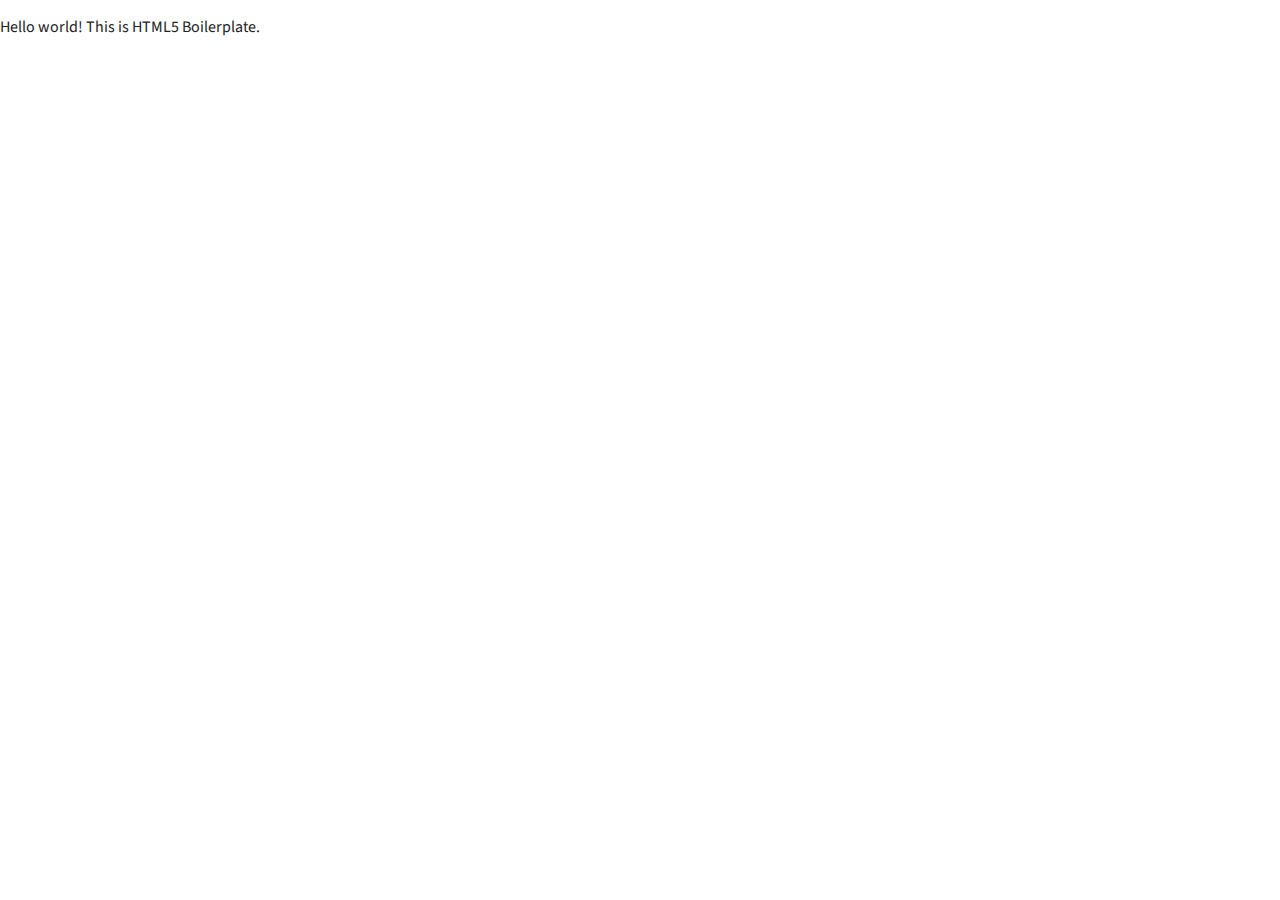
==== index.html @ bc757820 "Fixed Gulp" ====
<!doctype html>
<html lang="">
    <head>
        <!-- This tells the browser that we're using the most modern character encoding.
        This is especially important for special characters like ® or å. -->
        <meta charset="utf-8">
        <!-- This is your title tag. Shows up in the browser tab, and search results.
        Often, for a multi-page site, we'd do something like "Name of Site | Name of Page" -->
        <title></title>
        <!-- This meta tag is what Google uses in the search results. Describe what the page is so people will click! -->
        <meta name="description" content="">
        <!-- This tells the browser not to zoom, and that our content should be the same width as the browser window.
        CRUCIAL for responsive design. https://developer.mozilla.org/en-US/docs/Mozilla/Mobile/Viewport_meta_tag -->
        <meta name="viewport" content="width=device-width, initial-scale=1">
        <!-- Here's a few icons. There's more you can do, but these will cover you in most cases.
        https://en.wikipedia.org/wiki/Favicon
        There are a lot of online generators to help you, here's one: http://www.favicon.cc
        Start with a 180 x 180 png for the apple, but note that it will show up MUCH smaller as a favicon.
        You may want to use Photoshop to optimize your favicon.
        -->
        <link rel="icon" type="image/x-icon" href="favicon.ico" />
        <link rel="apple-touch-icon" href="apple-touch-icon.png">
        <!-- Our first stylesheet normalizes differences between browsers. It's from git.io/normalize -->
        <link rel="stylesheet" href="css/normalize.min.css">
        <!-- This is a basic print stylesheet. It has a media query in it, so it will only be applied when people hit print.  -->
        <link rel="stylesheet" href="css/print.css">
        <!-- Here's our custom stylesheet. Open it up to add styles to your page. -->
        <link rel="stylesheet" href="css/main.css">
    </head>
    <body>

        <p>Hello world! This is HTML5 Boilerplate.</p>

        <!-- This pulls jQuery from Google's Content Delivery Network -->
        <script src="//ajax.googleapis.com/ajax/libs/jquery/3.2.1/jquery.min.js"></script>
        <!-- This code checks for the existence of the jQuery object, if it doesn't exist, that means the line above failed,
        Google's CDN is down. So, let's write a tag that pulls in our local jQuery instead. -->
        <script>window.jQuery || document.write('<script src="js/vendor/jquery-3.2.1.min.js"><\/script>')</script>
        <!-- Here's our own custom javascript file. We load jQuery first, so we can use the jQuery library in our code -->
        <script src="js/main.js"></script>
    </body>
</html>
---- css/print.css ----
/* ==========================================================================
   Print styles
   ========================================================================== */

@media print {
    *,
    *:before,
    *:after {
        background: transparent !important;
        color: #000 !important;
        box-shadow: none !important;
        text-shadow: none !important;
    }

    a,
    a:visited {
        text-decoration: underline;
    }

    a[href]:after {
        content: " (" attr(href) ")";
    }

    abbr[title]:after {
        content: " (" attr(title) ")";
    }

    a[href^="#"]:after,
    a[href^="javascript:"]:after {
        content: "";
    }

    pre,
    blockquote {
        border: 1px solid #999;
        page-break-inside: avoid;
    }

    thead {
        display: table-header-group;
    }

    tr,
    img {
        page-break-inside: avoid;
    }

    img {
        max-width: 100% !important;
    }

    p,
    h2,
    h3 {
        orphans: 3;
        widows: 3;
    }

    h2,
    h3 {
        page-break-after: avoid;
    }
}
---- css/main.css ----
@import url('https://fonts.googleapis.com/css?family=Source+Code+Pro:400,700|Source+Sans+Pro:200,300,400,400i,600,700,900|Source+Serif+Pro:400,600,700');
/* There's where you would put your Google Fonts import */

/*! HTML5 Boilerplate v5.0 | MIT License | http://h5bp.com/ */
/*This is some further normalization and base styles. */
html {
    color: #222;
    font-size: 1em;
    line-height: 1.4;
}

::-moz-selection {
    background: #b3d4fc;
    text-shadow: none;
}

::selection {
    background: #b3d4fc;
    text-shadow: none;
}

hr {
    display: block;
    height: 1px;
    border: 0;
    border-top: 1px solid #ccc;
    margin: 1em 0;
    padding: 0;
}

audio,
canvas,
iframe,
img,
svg,
video {
    vertical-align: middle;
}

fieldset {
    border: 0;
    margin: 0;
    padding: 0;
}

textarea {
    resize: vertical;
}


/* ==========================================================================
   Author's custom styles
   ========================================================================== */

/* Responsive images base, put your images in a wrapper
img {
    display: block;
    width: 100%;
    height: auto;
}

/* BOX MODEL SETTING FOR ALL ELEMENTS BY DEFAULT
THIS IS BETTER THAN DEFAULT, YOU SHOULD ALWAYS USE THIS:
*/
html {
  box-sizing: border-box;
}
*, *:before, *:after {
  box-sizing: inherit;
}
/* END BOX MODEL SETTINGS */

body {
  font-size: 16px; /* Base Size */
  /*Setting the base font family*/
  font-family: "Source Sans Pro", Verdana, sans-serif;
  margin: 0;
  padding: 0;
}

/*Here's a sample media query for you. This one is for desktop styles.*/
/*@media only screen and (min-width: 960px) {

}

/* ==========================================================================
   Helper classes
   ========================================================================== */

/* Use this clearfix class on the parent of floated elements to clear the float! */

.clearfix:before,
.clearfix:after {
  content: " ";
  display: table;
}

.clearfix:after {
  clear: both;
}

.clearfix {
  *zoom: 1;
}
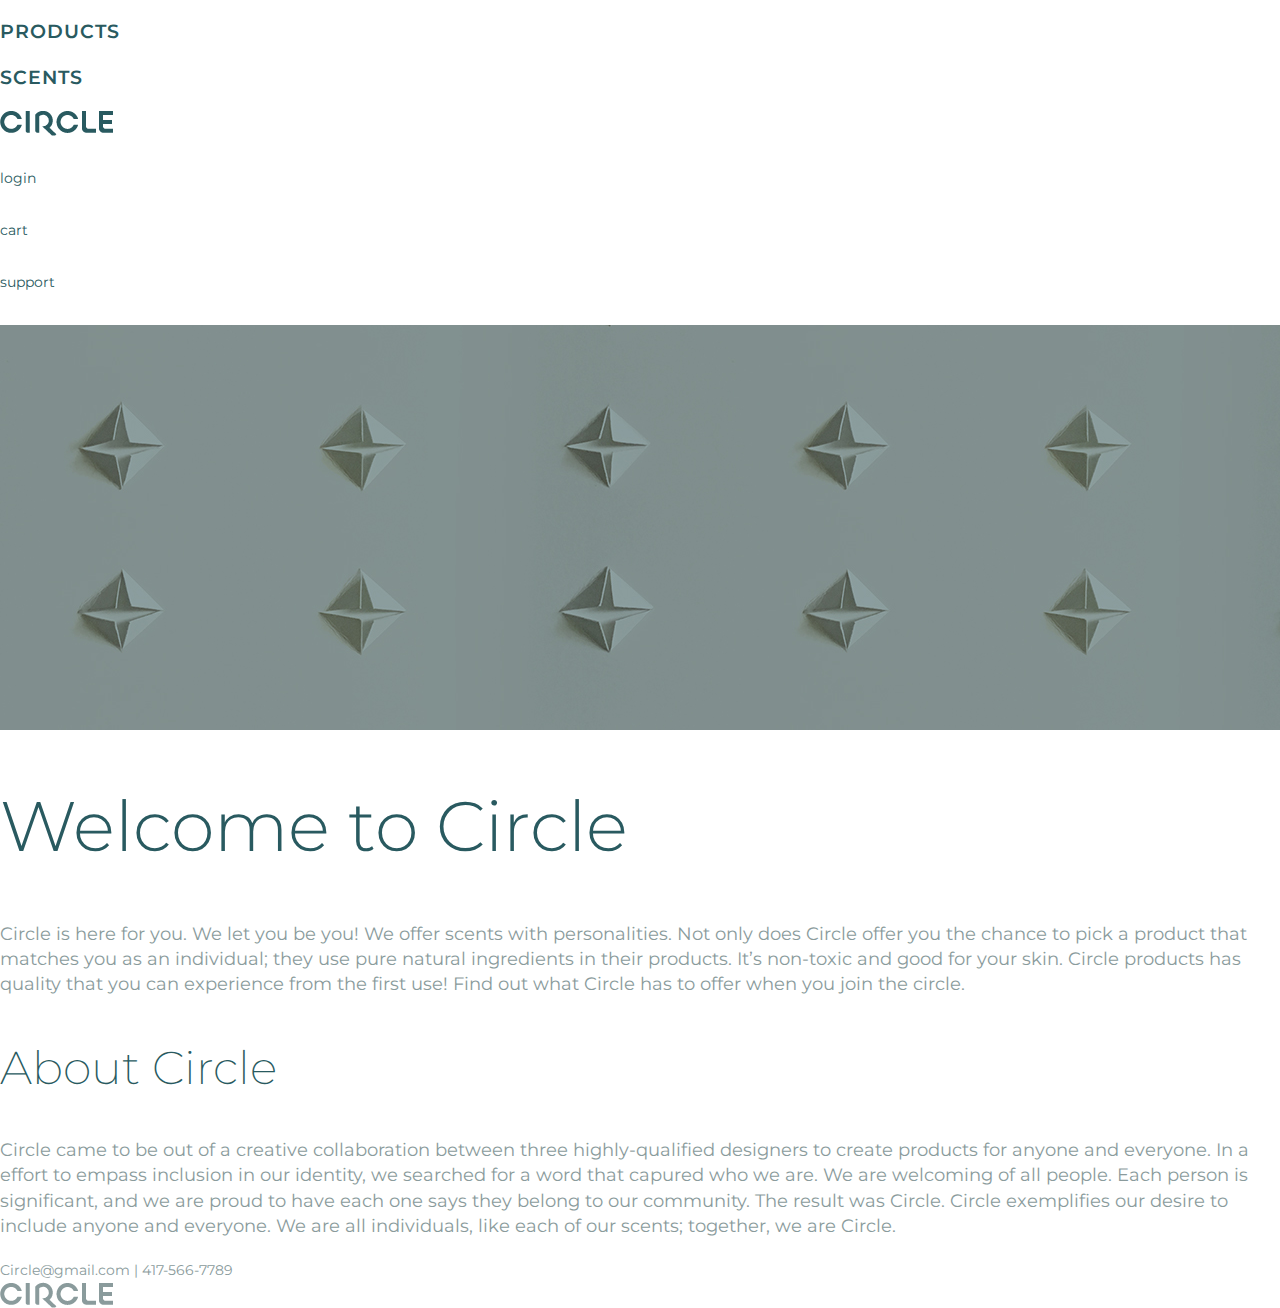
==== commit 103b23be: "Add images, format text" ====
--- a/index.html
+++ b/index.html
@@ -29,7 +29,60 @@
     </head>
     <body>
 
-        <p>Hello world! This is HTML5 Boilerplate.</p>
+
+
+      <div class="nav-top">
+        <h3>products</h3>
+        <h3>scents</h3>
+        <img src="assets/logo_circle.png"/>
+      </div>
+
+
+
+      <div class="nav-top">
+        <h6>login</h6>
+        <h6>cart</h6>
+        <h6>support</h6>
+      </div>
+
+
+
+      <div class="home-masthead">
+        <img src="assets/background_home_desktop.jpg"/>
+      </div>
+
+
+
+      <div class="home-content">
+        <h1>Welcome to Circle</h1>
+          <p>Circle is here for you. We let you be you! We offer scents with personalities.
+            Not only does Circle offer you the chance to pick a product that matches you as
+            an individual; they use pure natural ingredients in their products. It’s non-toxic
+            and good for your skin. Circle products has quality that you can experience from
+            the first use! Find out what Circle has to offer when you join the circle.</p>
+
+       <h2>About Circle</h2>
+          <p>Circle came to be out of a creative collaboration between three highly-qualified
+            designers to create products for anyone and everyone. In a effort to empass inclusion
+            in our identity, we searched for a word that capured who we are. We are welcoming of
+            all people. Each person is significant, and we are proud to have each one says they
+            belong to our community. The result was Circle. Circle exemplifies our desire to include
+            anyone and everyone. We are all individuals, like each of our scents; together, we are Circle.</p>
+      </div>
+
+
+
+      <div class="footer">
+        <div class="footer-contact">
+            <h9>Circle@gmail.com  |  417-566-7789</h9>
+        </div>
+        <div class="footer-logo">
+            <img src="assets/logo_footer_desktop.png"/>
+        </div>
+      </div>
+
+
+
 
         <!-- This pulls jQuery from Google's Content Delivery Network -->
         <script src="//ajax.googleapis.com/ajax/libs/jquery/3.2.1/jquery.min.js"></script>
--- a/css/main.css
+++ b/css/main.css
@@ -1,4 +1,4 @@
-@import url('https://fonts.googleapis.com/css?family=Source+Code+Pro:400,700|Source+Sans+Pro:200,300,400,400i,600,700,900|Source+Serif+Pro:400,600,700');
+@import url('https://fonts.googleapis.com/css?family=Montserrat:100,100i,200,200i,300,300i,400,400i,500,500i,600,600i,700,700i,800,800i,900,900i');
 /* There's where you would put your Google Fonts import */
 
 /*! HTML5 Boilerplate v5.0 | MIT License | http://h5bp.com/ */
@@ -52,6 +52,147 @@
    Author's custom styles
    ========================================================================== */
 
+body {
+  color: #8A9B9C;
+  font-family: 'Montserrat', sans-serif;
+  font-weight: 400;
+  font-size: 18px;
+}
+
+li {
+  color: #8A9B9C;
+  font-family: 'Montserrat', sans-serif;
+  font-weight: 400;
+  font-size: 18px;
+}
+
+/* page title */
+h1 {
+  color: #295A60;
+  font-family: 'Montserrat', sans-serif;
+  font-weight: 300;
+  font-size: 70px;
+}
+
+/* product title */
+h2 {
+  color: #295A60;
+  font-family: 'Montserrat', sans-serif;
+  font-weight: 200;
+  font-size: 46px;
+}
+
+/* nav band*/
+h3 {
+  color: #295A60;
+  text-transform: uppercase;
+  font-family: 'Montserrat', sans-serif;
+  font-weight: 600;
+  font-size: 19px;
+  letter-spacing: 1px;
+}
+
+/* retailers */
+h4 {
+  color: #295A60;
+  text-transform: uppercase;
+  font-family: 'Montserrat', sans-serif;
+  font-weight: 400;
+}
+
+/* oz bottle */
+h5 {
+  color: #8A9B9C;
+  font-family: 'Montserrat', sans-serif;
+  font-weight: 400;
+  font-size: 23px;
+}
+
+/* nav drop*/
+h6 {
+  color: #295A60;
+  font-family: 'Montserrat', sans-serif;
+  font-weight: 400;
+  font-size: 14px;
+}
+
+/* scents */
+h7 {
+  color: #C5C6C4;
+  font-family: 'Montserrat', sans-serif;
+  font-weight: 400;
+  font-size: 18px;
+}
+
+/* explore */
+h8 {
+  color: #C5C6C4;
+  text-transform: uppercase;
+  font-size: 14px;
+  letter-spacing: .5px;
+  font-family: 'Montserrat', sans-serif;
+  font-weight: 400;
+}
+
+button {
+  text-transform: uppercase;
+  background: none;
+  background-color: white;
+  box-shadow: none;
+  border: 1.9px solid #8A9B9C;
+  padding: 7px 15px;
+  font-size: 14px;
+  letter-spacing: .5px;
+  font-family: 'Montserrat', sans-serif;
+  font-weight: 400;
+}
+
+/*footer*/
+h9 {
+  color: #8A9B9C;
+  font-family: 'Montserrat', sans-serif;
+  font-weight: 400;
+  font-size: 14px;
+}
+
+/*quantity*/
+h10 {
+  color: #C5C6C4;
+  font-family: 'Montserrat', sans-serif;
+  font-weight: 400;
+  font-size: 14px;
+}
+
+
+
+products-masthead {
+  background-image: url("../assets/background_products_desktop.jpg");
+  background-repeat: repeat;
+  background-position: center;
+  height: 405px;
+}
+
+products-content {
+  padding: 100px;
+}
+
+bodywash {
+  margin: 100px;
+}
+
+spray {
+  margin: 100px;
+}
+
+lotion {
+  margin: 100px;
+}
+
+home-content {
+  padding-left: 100px;
+  padding-right: 100px:
+}
+
 /* Responsive images base, put your images in a wrapper
 img {
     display: block;
@@ -70,18 +211,18 @@
 }
 /* END BOX MODEL SETTINGS */
 
-body {
+/*body {
   font-size: 16px; /* Base Size */
-  /*Setting the base font family*/
-  font-family: "Source Sans Pro", Verdana, sans-serif;
+  /*font-family: "Source Sans Pro", Verdana, sans-serif;
   margin: 0;
   padding: 0;
-}
+}*/*/
 
 /*Here's a sample media query for you. This one is for desktop styles.*/
 /*@media only screen and (min-width: 960px) {
 
 }
+
 
 /* ==========================================================================
    Helper classes
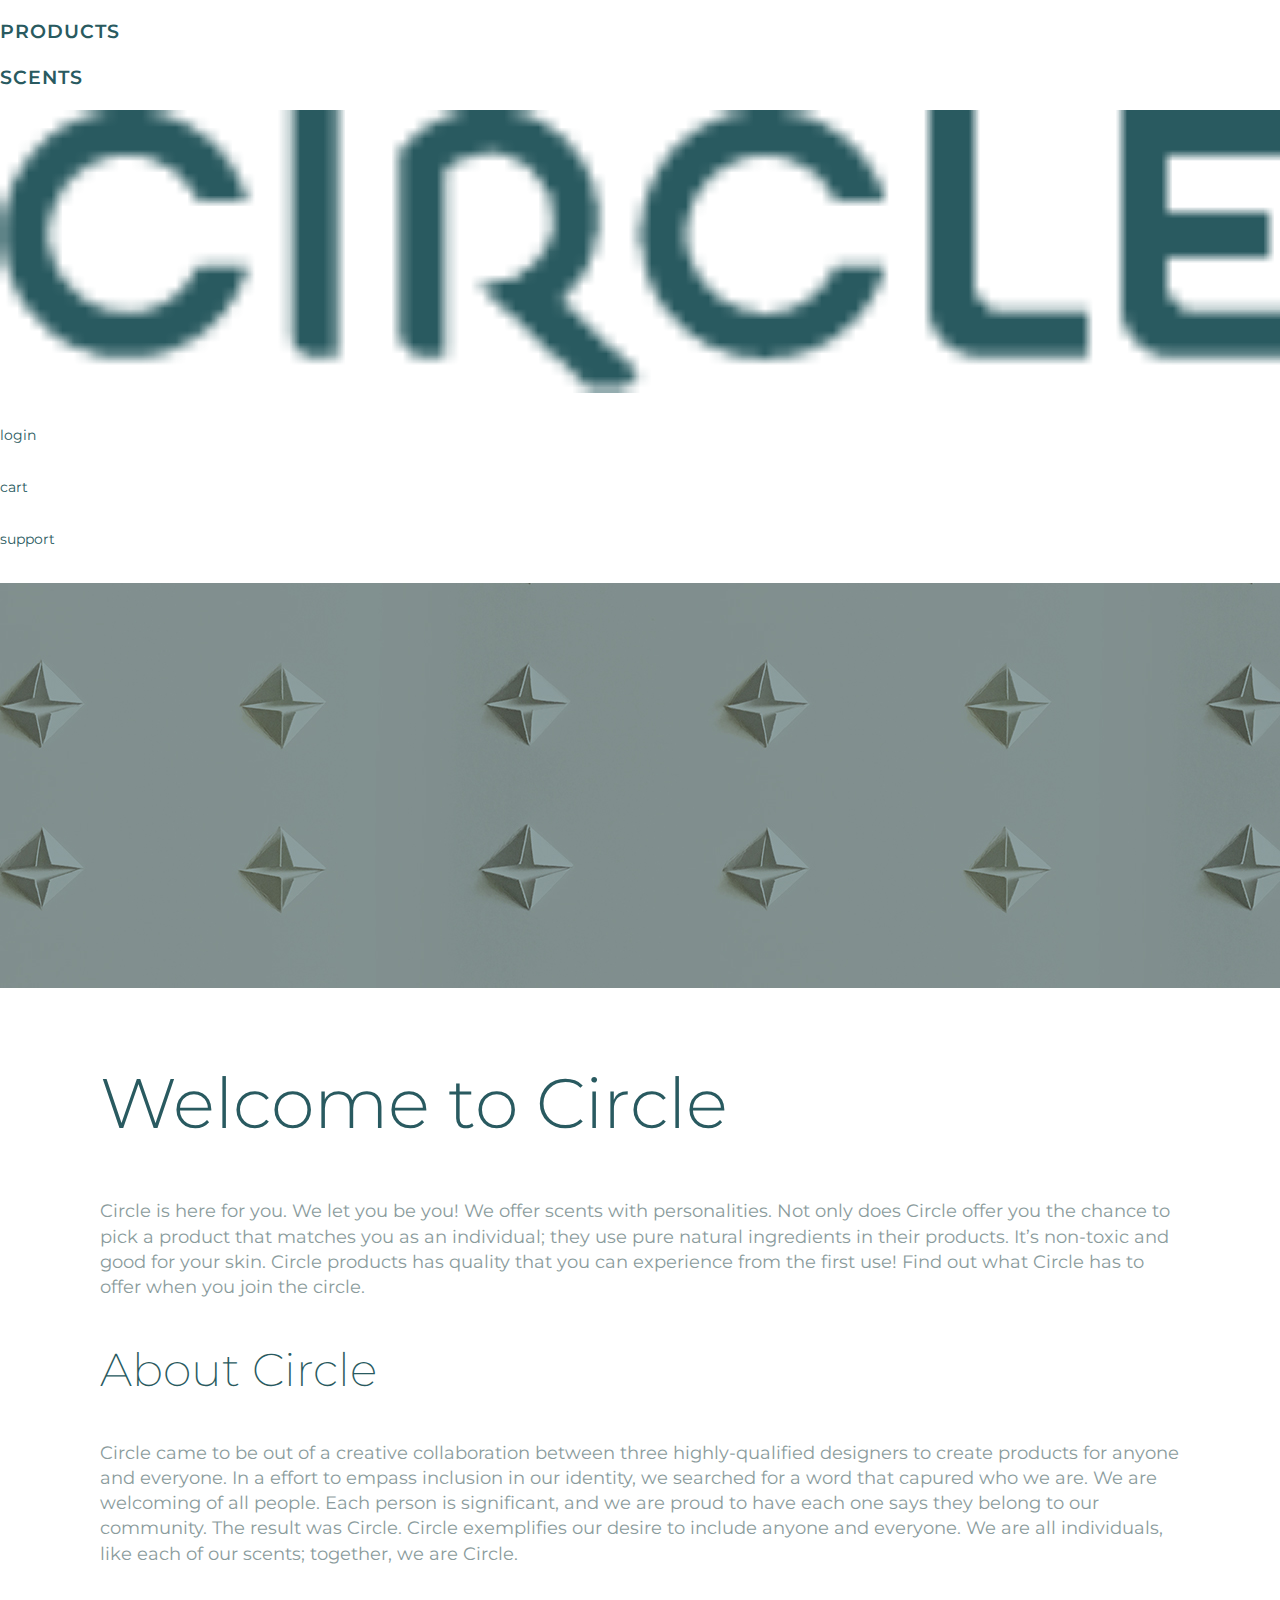
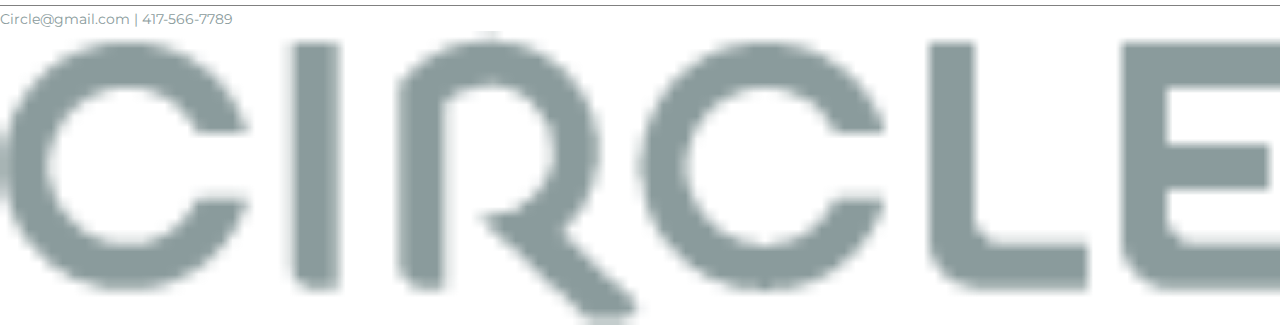
==== commit b3928347: "Add links, turn on img display block, fix padding" ====
--- a/index.html
+++ b/index.html
@@ -48,7 +48,6 @@
 
 
       <div class="home-masthead">
-        <img src="assets/background_home_desktop.jpg"/>
       </div>
 
 
--- a/css/main.css
+++ b/css/main.css
@@ -165,35 +165,34 @@
 
 
 
-products-masthead {
+.products-masthead {
   background-image: url("../assets/background_products_desktop.jpg");
   background-repeat: repeat;
   background-position: center;
   height: 405px;
 }
 
-products-content {
-  padding: 100px;
-}
-
-bodywash {
-  margin: 100px;
-}
-
-spray {
-  margin: 100px;
-}
-
-lotion {
-  margin: 100px;
-}
-
-home-content {
-  padding-left: 100px;
-  padding-right: 100px:
-}
-
-/* Responsive images base, put your images in a wrapper
+.products-content {
+  padding: 20px 100px;
+}
+
+.home-masthead {
+  background-image: url("../assets/background_home_desktop.jpg");
+  background-repeat: repeat;
+  background-position: center;
+  height: 405px;
+}
+
+.home-content {
+  padding: 20px 100px;
+}
+
+.footer {
+  width: 100%;
+  border-top: 1px solid gray;
+}
+
+/* Responsive images base, put your images in a wrapper*/
 img {
     display: block;
     width: 100%;
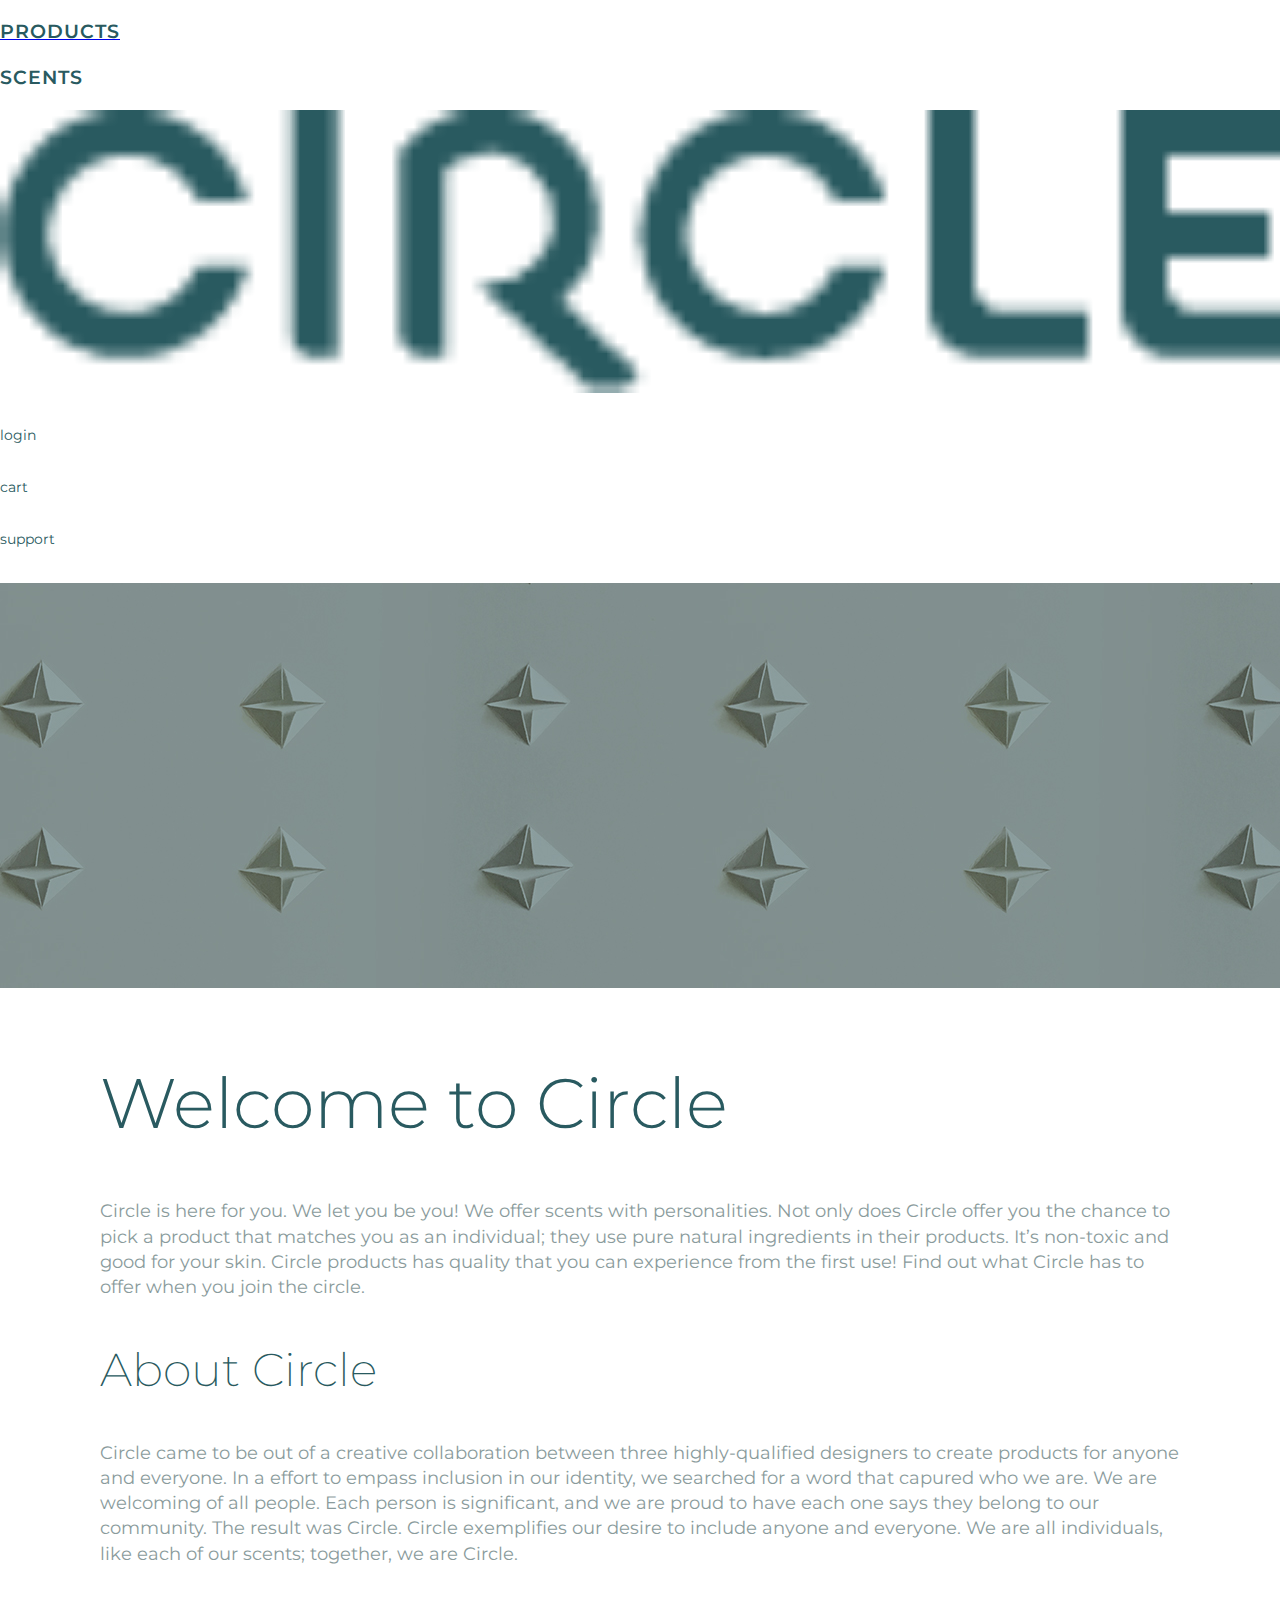
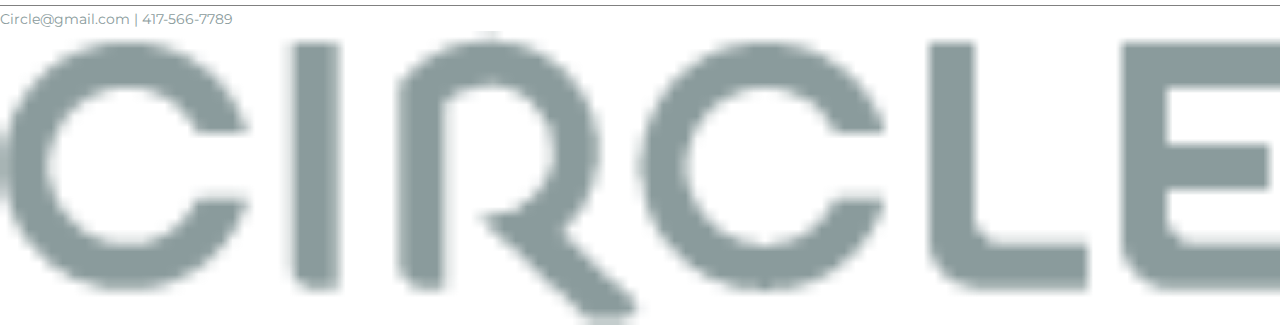
==== commit 2e713fe1: "connected pages back and forth with links" ====
--- a/index.html
+++ b/index.html
@@ -32,9 +32,13 @@
 
 
       <div class="nav-top">
-        <h3>products</h3>
-        <h3>scents</h3>
-        <img src="assets/logo_circle.png"/>
+        <div class="products-scents">
+            <a href="products.html"> <h3>products</h3> </a>
+            <h3>scents</h3>
+        </div>
+        <div class="logo">
+            <a href="index.html"><img src="assets/logo_circle.png"/></a>
+        </div>
       </div>
 
 
--- a/css/main.css
+++ b/css/main.css
@@ -192,6 +192,10 @@
   border-top: 1px solid gray;
 }
 
+.nav-top {
+  
+}
+
 /* Responsive images base, put your images in a wrapper*/
 img {
     display: block;
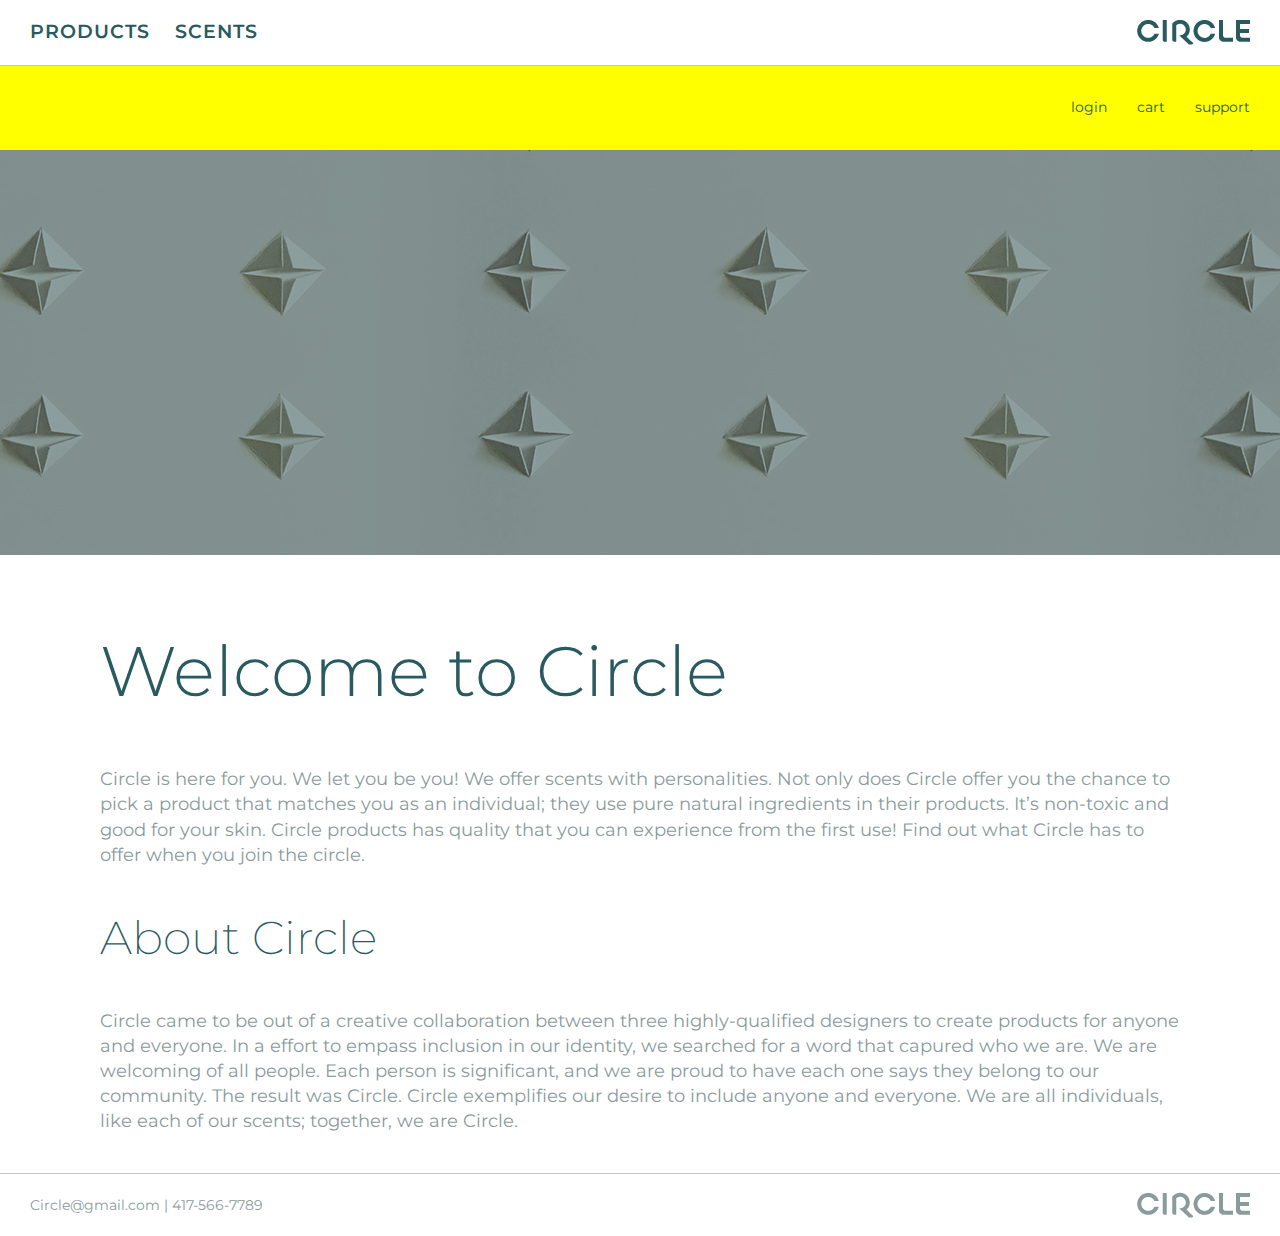
==== commit c4a8b7a3: "flexing navigation" ====
--- a/index.html
+++ b/index.html
@@ -43,7 +43,7 @@
 
 
 
-      <div class="nav-top">
+      <div class="nav-second">
         <h6>login</h6>
         <h6>cart</h6>
         <h6>support</h6>
@@ -80,7 +80,7 @@
             <h9>Circle@gmail.com  |  417-566-7789</h9>
         </div>
         <div class="footer-logo">
-            <img src="assets/logo_footer_desktop.png"/>
+            <a href="index.html"><img src="assets/logo_footer_desktop.png"/></a>
         </div>
       </div>
 
--- a/css/main.css
+++ b/css/main.css
@@ -163,7 +163,46 @@
   font-size: 14px;
 }
 
-
+a {
+  text-decoration: none;
+}
+
+.products-scents a {
+  padding-right: 25px;
+}
+
+.nav-top {
+  display: flex;
+  flex-direction: row;
+  flex-wrap: none;
+  justify-content: space-between;
+  align-items: center;
+  padding: 0px 30px;
+  width: 100%;
+  border-bottom: 1px solid #C5C6C4;
+}
+
+.products-scents {
+  display: flex;
+  flex-direction: row;
+  flex-wrap: none;
+  justify-content: flex-start;
+  align-items: center;
+}
+
+.nav-second {
+  display: flex;
+  flex-direction: row;
+  flex-wrap: none;
+  justify-content: flex-end;
+  align-items: center;
+  padding: 0px 30px;
+  background-color: yellow;
+}
+
+.nav-second h6 {
+  padding-left: 30px;
+}
 
 .products-masthead {
   background-image: url("../assets/background_products_desktop.jpg");
@@ -188,13 +227,17 @@
 }
 
 .footer {
+  display: flex;
+  flex-direction: row;
+  flex-wrap: none;
+  justify-content: space-between;
+  align-items: center;
   width: 100%;
-  border-top: 1px solid gray;
-}
-
-.nav-top {
-  
-}
+  border-top: 1px solid #C5C6C4;
+  padding: 18px 30px;
+}
+
+
 
 /* Responsive images base, put your images in a wrapper*/
 img {
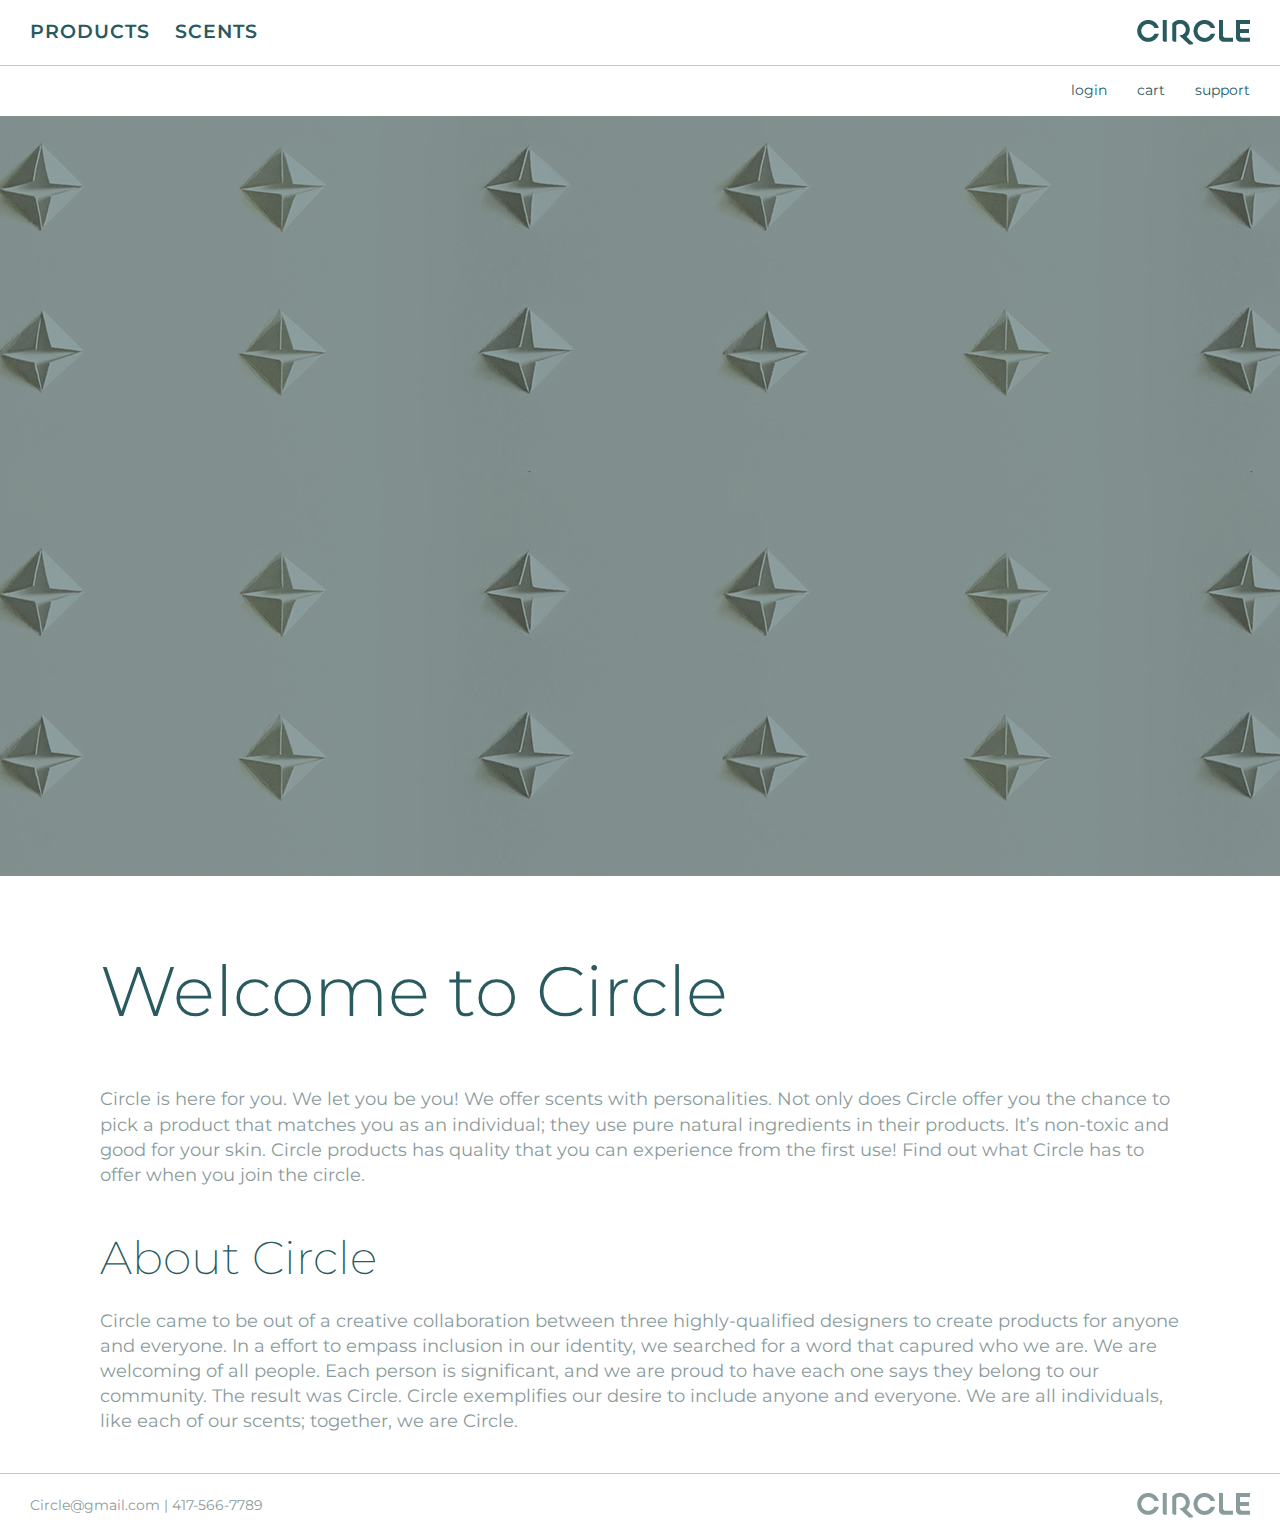
==== commit 3902f6a2: "aligning products and text, sizing images" ====
--- a/index.html
+++ b/index.html
@@ -43,10 +43,12 @@
 
 
 
-      <div class="nav-second">
-        <h6>login</h6>
-        <h6>cart</h6>
-        <h6>support</h6>
+      <div class="home-masthead">
+        <div class="nav-second">
+          <h6>login</h6>
+          <h6>cart</h6>
+          <h6>support</h6>
+        </div>
       </div>
 
 
--- a/css/main.css
+++ b/css/main.css
@@ -80,6 +80,8 @@
   font-family: 'Montserrat', sans-serif;
   font-weight: 200;
   font-size: 46px;
+  margin-bottom: 0px;
+  padding-bottom: 0px;
 }
 
 /* nav band*/
@@ -106,6 +108,7 @@
   font-family: 'Montserrat', sans-serif;
   font-weight: 400;
   font-size: 23px;
+  margin-top: 0px:
 }
 
 /* nav drop*/
@@ -132,6 +135,8 @@
   letter-spacing: .5px;
   font-family: 'Montserrat', sans-serif;
   font-weight: 400;
+  text-decoration: underline;
+  padding-bottom: 15px;
 }
 
 button {
@@ -197,7 +202,8 @@
   justify-content: flex-end;
   align-items: center;
   padding: 0px 30px;
-  background-color: yellow;
+  background-color: white;
+  height: 50px;
 }
 
 .nav-second h6 {
@@ -206,24 +212,79 @@
 
 .products-masthead {
   background-image: url("../assets/background_products_desktop.jpg");
-  background-repeat: repeat;
+  background-repeat: repeat-x;
   background-position: center;
   height: 405px;
 }
 
+.home-masthead {
+  background-image: url("../assets/background_home_desktop.jpg");
+  background-repeat: repeat-x;
+  background-position: center;
+  height: 405px;
+}
+
+.home-content {
+  padding: 20px 100px;
+}
+
 .products-content {
   padding: 20px 100px;
 }
 
-.home-masthead {
-  background-image: url("../assets/background_home_desktop.jpg");
-  background-repeat: repeat;
-  background-position: center;
-  height: 405px;
-}
-
-.home-content {
-  padding: 20px 100px;
+.bodywash, .spray, .lotion {
+  display: flex;
+  flex-direction: row;
+  flex-wrap: none;
+  justify-content: space-evenly;
+  align-items: center;
+}
+
+.bodywash-image, .spray-image, .lotion-image {
+  max-height: 524px;
+  max-width: 405px;
+  min-height: 250px;
+  min-width: 250px;
+  margin-right: 40px;
+}
+
+.lotion-text {
+  display: flex;
+  flex-direction: column;
+  flex-wrap: none;
+  justify-content: flex-start;
+}
+
+.scents img {
+  height: 18px;
+  width: 18px;
+  margin: 3px;
+}
+@media only screen and (max-width: 360px) {
+  .scent img {
+    height: 25px;
+    width: 25px;
+  }
+}
+
+.scents {
+  display: flex;
+  flex-direction: column;
+  flex-wrap: none;
+  justify-content: flex-start;
+  padding-top: 15px;
+  padding-bottom: 35px;
+}
+
+.riley {
+  display: flex;
+  flex-direction: row;
+  flex-wrap: none;
+}
+
+.scents h10 {
+  padding-left: 10px;
+  padding-right: 2px;
 }
 
 .footer {
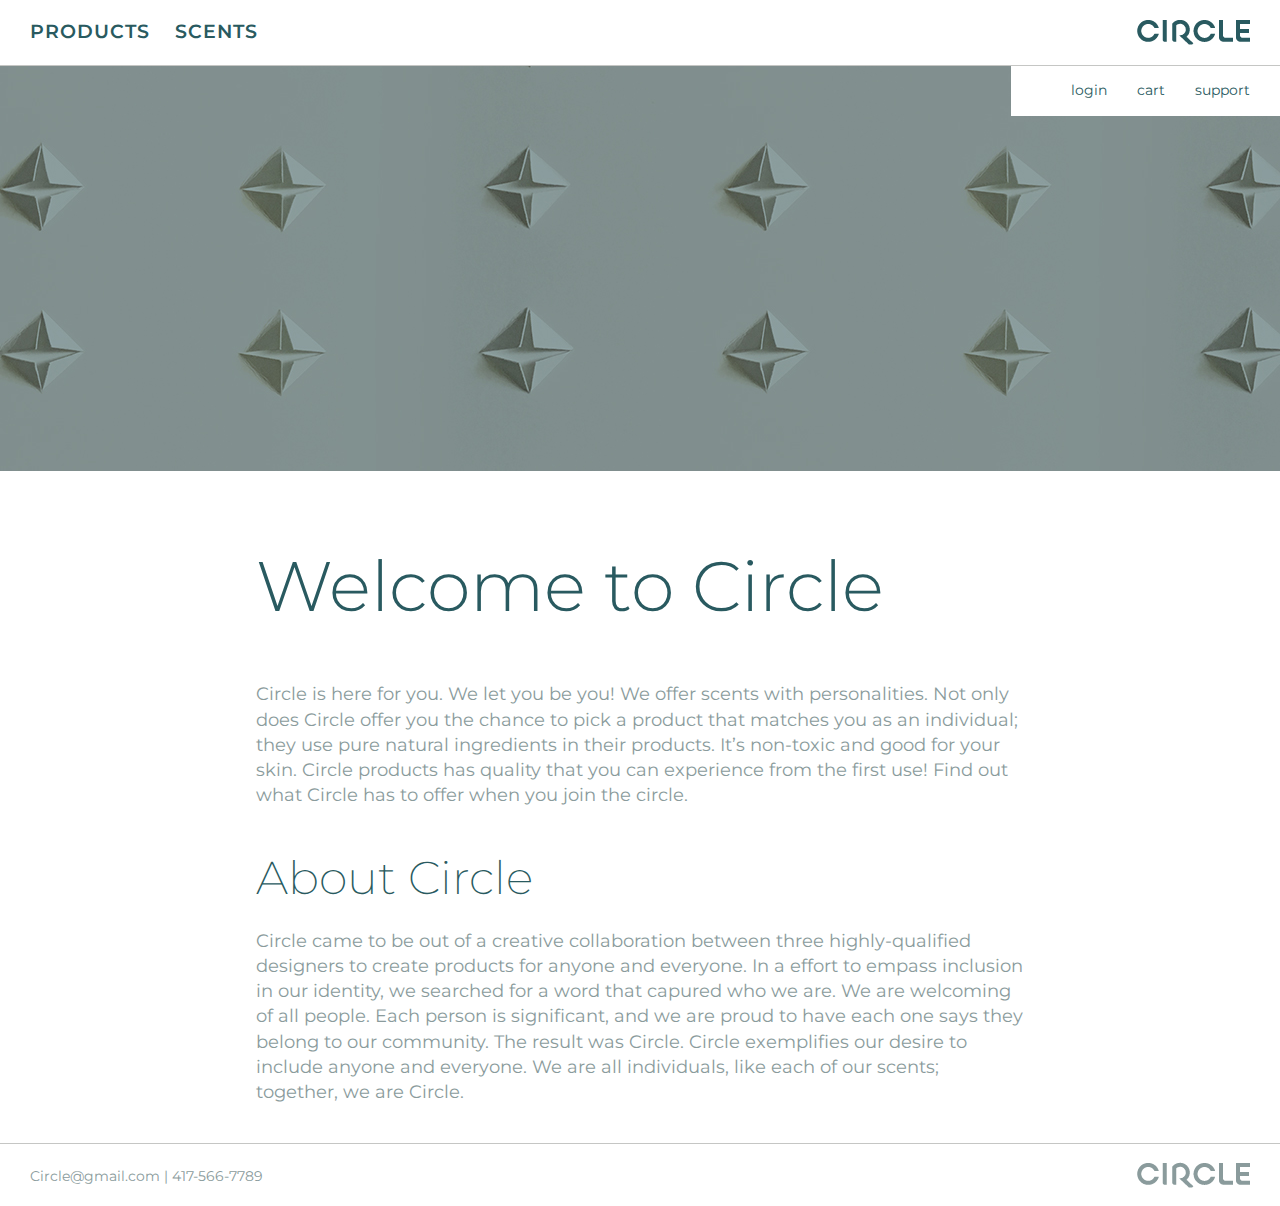
==== commit 53261fd7: "fixed radio button alignment, masthead" ====
--- a/index.html
+++ b/index.html
@@ -53,11 +53,6 @@
 
 
 
-      <div class="home-masthead">
-      </div>
-
-
-
       <div class="home-content">
         <h1>Welcome to Circle</h1>
           <p>Circle is here for you. We let you be you! We offer scents with personalities.
--- a/css/main.css
+++ b/css/main.css
@@ -204,6 +204,9 @@
   padding: 0px 30px;
   background-color: white;
   height: 50px;
+  position: absolute;
+  top: 0;
+  right: 0;
 }
 
 .nav-second h6 {
@@ -215,6 +218,7 @@
   background-repeat: repeat-x;
   background-position: center;
   height: 405px;
+  position: relative;
 }
 
 .home-masthead {
@@ -222,10 +226,11 @@
   background-repeat: repeat-x;
   background-position: center;
   height: 405px;
+  position: relative;
 }
 
 .home-content {
-  padding: 20px 100px;
+  padding: 20px 20vw;
 }
 
 .products-content {
@@ -276,10 +281,11 @@
   padding-bottom: 35px;
 }
 
-.riley {
-  display: flex;
-  flex-direction: row;
-  flex-wrap: none;
+.scents > div {
+  display: flex;
+  flex-direction: row;
+  flex-wrap: none;
+  align-items: center;
 }
 
 .scents h10 {
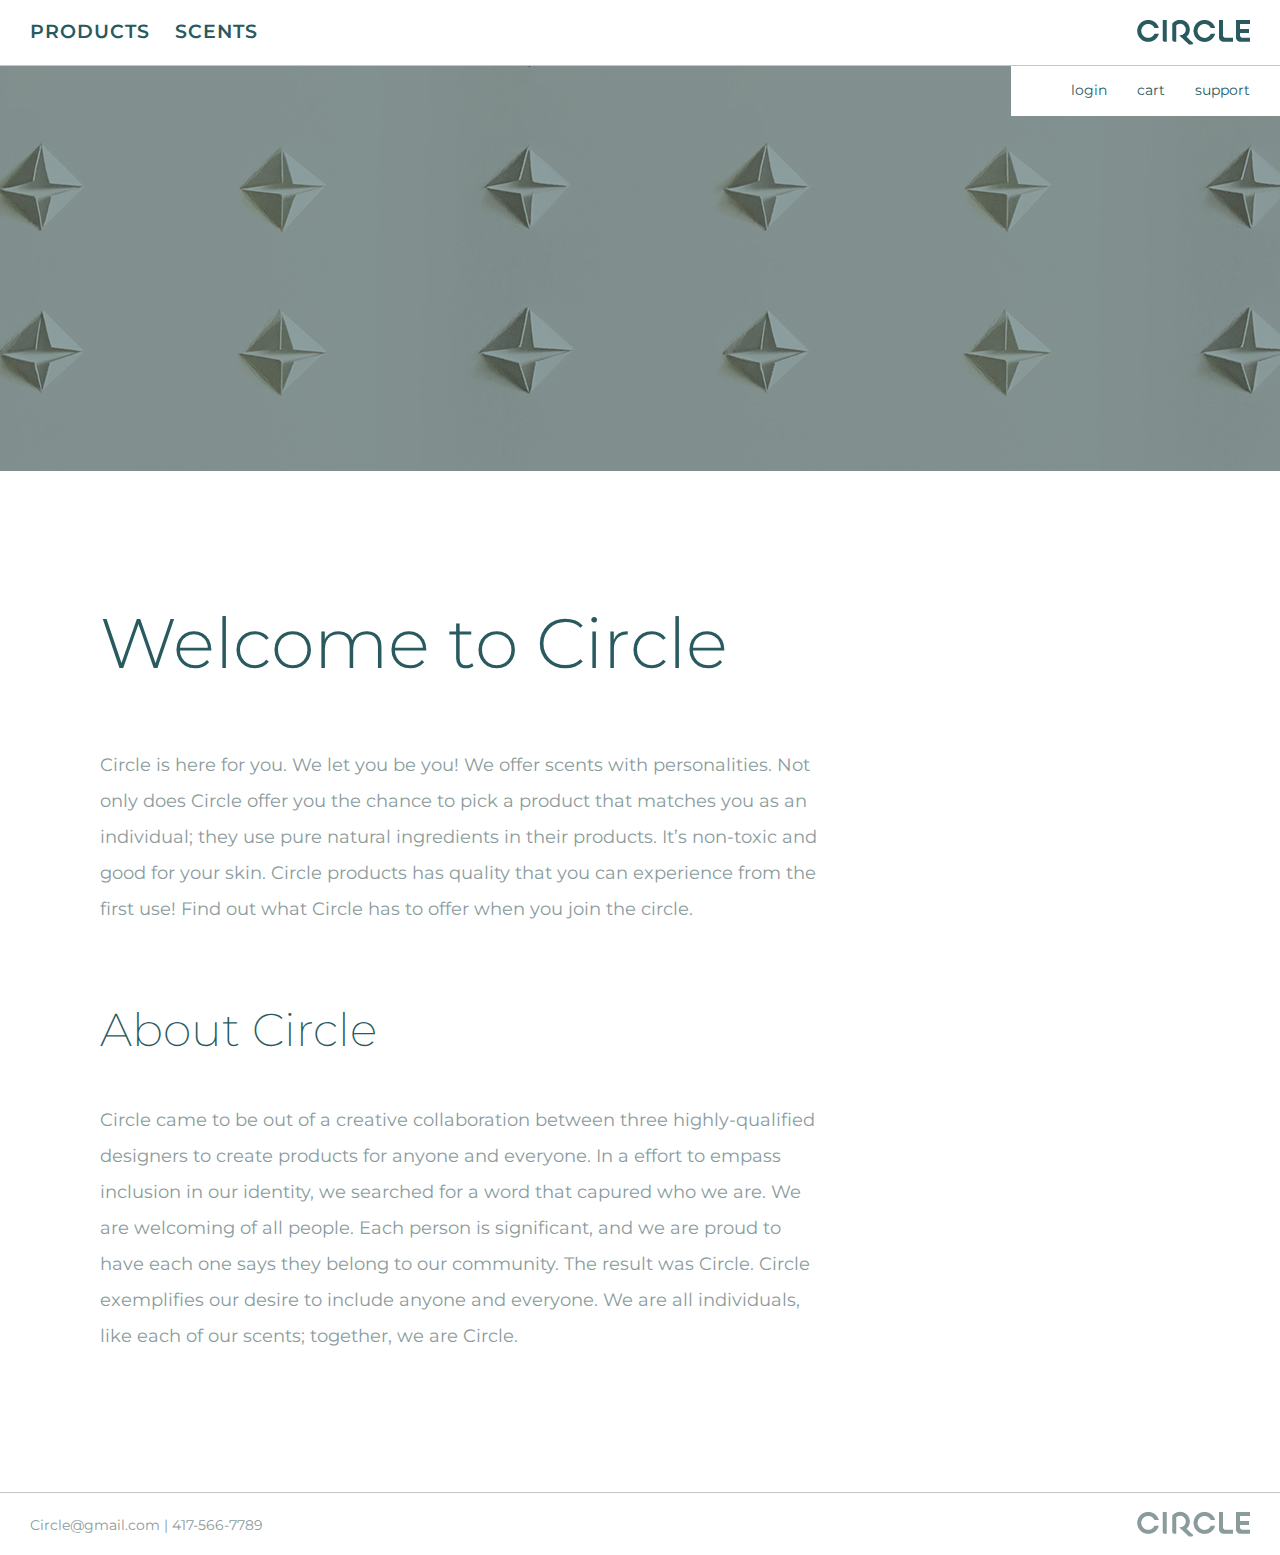
==== commit df19ae0d: "fix wording, media query font size" ====
--- a/index.html
+++ b/index.html
@@ -35,6 +35,17 @@
         <div class="products-scents">
             <a href="products.html"> <h3>products</h3> </a>
             <h3>scents</h3>
+        </div>
+        <div class="logo">
+            <a href="index.html"><img src="assets/logo_circle.png"/></a>
+        </div>
+      </div>
+
+
+
+      <div class="nav-mobile">
+        <div class="menu">
+          <img src="assets/nav.png"/>
         </div>
         <div class="logo">
             <a href="index.html"><img src="assets/logo_circle.png"/></a>
--- a/css/main.css
+++ b/css/main.css
@@ -58,12 +58,22 @@
   font-weight: 400;
   font-size: 18px;
 }
+@media only screen and (max-width: 900px) {
+  body {
+    font-size: 15px;
+  }
+}
 
 li {
   color: #8A9B9C;
   font-family: 'Montserrat', sans-serif;
   font-weight: 400;
   font-size: 18px;
+}
+@media only screen and (max-width: 900px) {
+  li {
+    font-size: 16px;
+  }
 }
 
 /* page title */
@@ -72,6 +82,12 @@
   font-family: 'Montserrat', sans-serif;
   font-weight: 300;
   font-size: 70px;
+  margin-top: 100px;
+}
+@media only screen and (max-width: 900px) {
+  h1 {
+    font-size: 48px;
+  }
 }
 
 /* product title */
@@ -80,8 +96,13 @@
   font-family: 'Montserrat', sans-serif;
   font-weight: 200;
   font-size: 46px;
-  margin-bottom: 0px;
-  padding-bottom: 0px;
+  margin: 0;
+  padding: 0;
+}
+@media only screen and (max-width: 900px) {
+  h2 {
+    font-size: 36px;
+  }
 }
 
 /* nav band*/
@@ -93,6 +114,11 @@
   font-size: 19px;
   letter-spacing: 1px;
 }
+@media only screen and (max-width: 900px) {
+  h3 {
+    font-size: 17px;
+  }
+}
 
 /* retailers */
 h4 {
@@ -100,6 +126,15 @@
   text-transform: uppercase;
   font-family: 'Montserrat', sans-serif;
   font-weight: 400;
+  margin-top: 70px;
+  margin-bottom: 0;
+  font-size: 21px;
+  letter-spacing: 1px;
+}
+@media only screen and (max-width: 900px) {
+  h4 {
+    font-size: 19px;
+  }
 }
 
 /* oz bottle */
@@ -108,7 +143,12 @@
   font-family: 'Montserrat', sans-serif;
   font-weight: 400;
   font-size: 23px;
-  margin-top: 0px:
+  margin: 0;
+}
+@media only screen and (max-width: 900px) {
+  h5 {
+    font-size: 21px;
+  }
 }
 
 /* nav drop*/
@@ -118,6 +158,11 @@
   font-weight: 400;
   font-size: 14px;
 }
+@media only screen and (max-width: 900px) {
+  h6 {
+    font-size: 12px;
+  }
+}
 
 /* scents */
 h7 {
@@ -125,6 +170,12 @@
   font-family: 'Montserrat', sans-serif;
   font-weight: 400;
   font-size: 18px;
+  padding-top: 40px;
+}
+@media only screen and (max-width: 900px) {
+  h7 {
+    font-size: 16px;
+  }
 }
 
 /* explore */
@@ -144,12 +195,13 @@
   background: none;
   background-color: white;
   box-shadow: none;
-  border: 1.9px solid #8A9B9C;
-  padding: 7px 15px;
+  border: 1px solid #8A9B9C;
+  padding: 7px 10px;
   font-size: 14px;
   letter-spacing: .5px;
   font-family: 'Montserrat', sans-serif;
   font-weight: 400;
+  border-radius: 0px;
 }
 
 /*footer*/
@@ -159,6 +211,11 @@
   font-weight: 400;
   font-size: 14px;
 }
+@media only screen and (max-width: 900px) {
+  h9 {
+    font-size: 12px;
+  }
+}
 
 /*quantity*/
 h10 {
@@ -166,6 +223,11 @@
   font-family: 'Montserrat', sans-serif;
   font-weight: 400;
   font-size: 14px;
+}
+@media only screen and (max-width: 900px) {
+  h10 {
+    font-size: 12px;
+  }
 }
 
 a {
@@ -185,6 +247,11 @@
   padding: 0px 30px;
   width: 100%;
   border-bottom: 1px solid #C5C6C4;
+}
+@media only screen and (max-width: 500px) {
+  .nav-top {
+    display: none;
+  }
 }
 
 .products-scents {
@@ -208,9 +275,31 @@
   top: 0;
   right: 0;
 }
+@media only screen and (max-width: 500px) {
+  .nav-second {
+    display: none;
+  }
+}
 
 .nav-second h6 {
   padding-left: 30px;
+}
+
+.nav-mobile {
+  display: none;
+}
+@media only screen and (max-width: 500px) {
+  .nav-mobile {
+      display: flex;
+      flex-direction: row;
+      flex-wrap: none;
+      justify-content: space-between;
+      align-items: center;
+      padding: 0px 30px;
+      width: 100%;
+      border-bottom: 1px solid #C5C6C4;
+      height: 60px;
+    }
 }
 
 .products-masthead {
@@ -221,6 +310,16 @@
   position: relative;
 }
 
+@media only screen and (max-width: 340px) {
+  .products-masthead {
+    background-image: url("../assets/background_products_mobile.jpg");
+    background-repeat: repeat-x;
+    background-position: center;
+    height: 270px;
+    position: relative;
+  }
+}
+
 .home-masthead {
   background-image: url("../assets/background_home_desktop.jpg");
   background-repeat: repeat-x;
@@ -229,20 +328,59 @@
   position: relative;
 }
 
+@media only screen and (max-width: 340px) {
+  .home-masthead {
+    background-image: url("../assets/background_home_mobile.jpg");
+    background-repeat: repeat-x;
+    background-position: center;
+    height: 270px;
+    position: relative;
+  }
+}
+
 .home-content {
-  padding: 20px 20vw;
+  /*padding: 20px 20vw;*/
+  max-width: 920px;
+  min-width: 240px;
+  padding: 20px 100px;
+  line-height: 2em;
+}
+/*change vw for mobile*/
+
+.home-content h1 {
+  padding-bottom: 5px;
+  line-height: 1.5em;
+
+}
+
+.home-content h2 {
+  padding-top: 50px;
+  padding-bottom: 20px;
+  line-height: 1.5em;
+
 }
 
 .products-content {
   padding: 20px 100px;
 }
+@media only screen and (max-width: 360px) {
+  .products-content {
+    padding: 20px 25px;
+  }
+}
 
 .bodywash, .spray, .lotion {
   display: flex;
   flex-direction: row;
   flex-wrap: none;
-  justify-content: space-evenly;
   align-items: center;
+}
+
+@media only screen and (max-width: 900px) {
+  .bodywash, .spray, .lotion {
+    flex-direction: column;
+    align-items: flex-start;
+  }
 }
 
 .bodywash-image, .spray-image, .lotion-image {
@@ -250,10 +388,19 @@
   max-width: 405px;
   min-height: 250px;
   min-width: 250px;
-  margin-right: 40px;
-}
-
-.lotion-text {
+  margin-right: 130px;
+  margin-bottom: 70px;
+  margin-top: 70px;
+}
+
+@media only screen and (max-width: 1000px) {
+  .bodywash-image, .spray-image, .lotion-image {
+    margin-right: 80px;
+  }
+}
+
+
+.bodywash-text, .spray-text, .lotion-text {
   display: flex;
   flex-direction: column;
   flex-wrap: none;
@@ -265,6 +412,7 @@
   width: 18px;
   margin: 3px;
 }
+
 @media only screen and (max-width: 360px) {
   .scent img {
     height: 25px;
@@ -277,8 +425,8 @@
   flex-direction: column;
   flex-wrap: none;
   justify-content: flex-start;
-  padding-top: 15px;
-  padding-bottom: 35px;
+  padding-top: 10px;
+  padding-bottom: 40px;
 }
 
 .scents > div {
@@ -286,11 +434,41 @@
   flex-direction: row;
   flex-wrap: none;
   align-items: center;
+  padding: 1px;
+}
+
+.scents > div > label {
+  padding-left: 10px;
 }
 
 .scents h10 {
-  padding-left: 10px;
-  padding-right: 2px;
+  padding-left: 15px;
+  padding-right: 4px;
+}
+
+.stores {
+  display: flex;
+  flex-direction: row;
+}
+
+.retail {
+  padding: 0;
+  margin: 0;
+}
+
+@media only screen and (max-width: 580px) {
+  .stores {
+    flex-direction: column;
+    align-items: flex-start;
+  }
+}
+
+ul {
+  list-style-type: none;
+}
+
+li {
+  padding: 5px;
 }
 
 .footer {
@@ -302,8 +480,17 @@
   width: 100%;
   border-top: 1px solid #C5C6C4;
   padding: 18px 30px;
-}
-
+  margin-top: 100px;
+}
+@media only screen and (max-width: 580px) {
+  .footer {
+    font-size: 12px;
+    flex-direction: column;
+  }
+  .footer img {
+    padding-top: 10px;
+  }
+}
 
 
 /* Responsive images base, put your images in a wrapper*/
